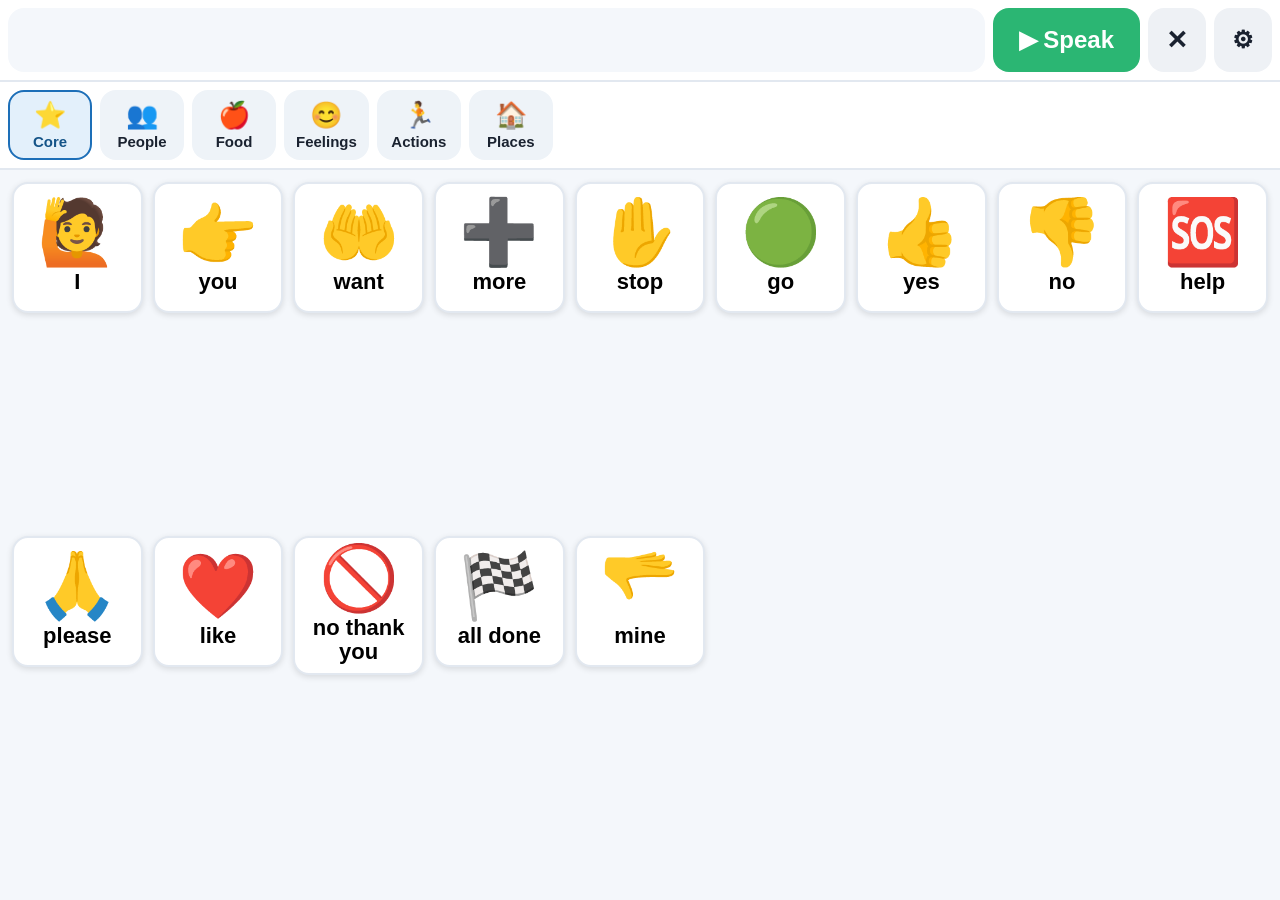
==== app/index.html @ a2faf85e "Add landing page; move app to /app/ New warm, accessible marketing landing page at the site root: he" ====
<!DOCTYPE html>
<html lang="en">
<head>
  <meta charset="UTF-8" />
  <meta name="viewport" content="width=device-width, initial-scale=1, viewport-fit=cover" />
  <meta name="theme-color" content="#1d6fb8" />
  <title>PicTalk</title>
  <link rel="manifest" href="./manifest.webmanifest" />
  <link rel="icon" href="./icons/icon.svg" type="image/svg+xml" />
  <link rel="apple-touch-icon" href="./icons/icon-192.png" />
  <link rel="stylesheet" href="./styles.css" />
</head>
<body>
  <header class="topbar">
    <div id="sentence" class="sentence" aria-live="polite" aria-label="Sentence"></div>
    <div class="controls">
      <button id="speak-btn" class="btn speak" aria-label="Speak sentence">▶ Speak</button>
      <button id="clear-btn" class="btn clear" aria-label="Clear sentence">✕</button>
      <button id="gear-btn" class="btn gear" aria-label="Parent settings">⚙</button>
    </div>
  </header>

  <nav id="categories" class="categories" aria-label="Categories"></nav>

  <main id="grid" class="grid" aria-label="Words"></main>

  <section id="keyboard" class="keyboard" aria-label="Keyboard" hidden></section>

  <p id="no-speech" class="no-speech" hidden>
    This device's browser can't speak out loud. The tiles still work, but you may
    need a different browser (Chrome, Safari, or Edge) for the voice.
  </p>

  <!-- Parent mode -->
  <dialog id="parent-panel" class="parent-panel">
    <div class="parent-head">
      <h2>Parent settings</h2>
      <button id="parent-close" class="btn small" aria-label="Close">Done</button>
    </div>

    <section class="parent-section">
      <h3>Mode</h3>
      <p class="muted">Choose how this device talks. Picture board for a child who
        taps pictures; Keyboard for someone who can read and type.</p>
      <div class="mode-switch">
        <label class="mode-opt">
          <input type="radio" name="mode" value="pictures" /> 🖼️ Picture board
        </label>
        <label class="mode-opt">
          <input type="radio" name="mode" value="keyboard" /> ⌨️ Keyboard
        </label>
      </div>
    </section>

    <section class="parent-section">
      <h3>Switch scanning</h3>
      <p class="muted">For someone who can't touch the screen accurately. The device
        highlights items one at a time; press a switch — the spacebar, Enter, or a tap
        anywhere — to select. Works with plug-in assistive switches too.</p>
      <label class="check-row">
        <input id="scan-enable" type="checkbox" /> Turn on switch scanning
      </label>
      <label>Scan speed
        <select id="scan-speed">
          <option value="700">Fast (0.7s)</option>
          <option value="1000">Quick (1s)</option>
          <option value="1500" selected>Medium (1.5s)</option>
          <option value="2000">Slow (2s)</option>
          <option value="3000">Very slow (3s)</option>
        </select>
      </label>
      <label class="check-row">
        <input id="scan-audio" type="checkbox" checked /> Speak each item as it highlights
      </label>
    </section>

    <section id="phrases-section" class="parent-section" hidden>
      <h3>Quick phrases</h3>
      <p class="muted">One-tap sentences for the keyboard. Tapping one speaks it
        instantly — great for urgent or common things.</p>
      <form id="phrase-form" class="add-form">
        <label>New quick phrase
          <input id="phrase-text" type="text" placeholder="I need my medicine" maxlength="120" />
        </label>
        <button type="submit" class="btn primary">Add phrase</button>
      </form>
      <div id="phrase-list" class="personal-list"></div>
    </section>

    <section class="parent-section">
      <h3>Add a personal tile</h3>
      <p class="muted">Add the people and things in your child's life — a real photo
        of Mom, your dog, a favorite toy.</p>
      <form id="add-form" class="add-form">
        <label>Word it says
          <input id="p-label" type="text" placeholder="Mama" maxlength="30" required />
        </label>
        <label>Category
          <select id="p-category"></select>
        </label>
        <label>Speak differently? (optional)
          <input id="p-say" type="text" placeholder="leave blank to say the word above" maxlength="60" />
        </label>
        <label>Photo (optional)
          <input id="p-photo" type="file" accept="image/*" capture="environment" />
        </label>
        <button type="submit" class="btn primary">Add tile</button>
      </form>
    </section>

    <section class="parent-section">
      <h3>Your personal tiles</h3>
      <div id="personal-list" class="personal-list"></div>
    </section>

    <section class="parent-section">
      <h3>Voice</h3>
      <label>Speaking voice
        <select id="voice-select"></select>
      </label>
    </section>

    <p class="privacy">🔒 Everything you add — photos, names, words — stays on this
      device only. Nothing is ever uploaded.</p>
  </dialog>

  <script type="module" src="./js/app.js"></script>
</body>
</html>
---- app/styles.css ----
/* PicTalk styles — large touch targets, high contrast, calm colors.
   Designed for a child's finger on a cheap tablet: big tiles, clear labels,
   nothing tiny or fiddly on the Talk screen. */

:root {
  --bg: #f4f7fb;
  --tile-bg: #ffffff;
  --ink: #1a2230;
  --brand: #1d6fb8;
  --brand-dark: #155488;
  --accent: #2bb673;
  --danger: #d2462f;
  --shadow: 0 2px 6px rgba(0, 0, 0, 0.12);
  --radius: 16px;
}

* { box-sizing: border-box; }

/* The hidden attribute must win over our explicit display rules below
   (display:grid/flex would otherwise override [hidden]'s display:none). */
[hidden] { display: none !important; }

html, body {
  margin: 0;
  height: 100%;
  background: var(--bg);
  color: var(--ink);
  font-family: system-ui, -apple-system, "Segoe UI", Roboto, sans-serif;
  -webkit-tap-highlight-color: transparent;
}

body {
  display: flex;
  flex-direction: column;
  height: 100dvh;
  overflow: hidden;
}

/* ---- Top bar: sentence + controls ---- */
.topbar {
  display: flex;
  align-items: stretch;
  gap: 8px;
  padding: 8px;
  background: #fff;
  border-bottom: 2px solid #e2e8f0;
  padding-top: max(8px, env(safe-area-inset-top));
}

.sentence {
  flex: 1;
  min-height: 64px;
  display: flex;
  align-items: center;
  flex-wrap: wrap;
  gap: 8px;
  padding: 8px 12px;
  background: var(--bg);
  border-radius: var(--radius);
  font-size: 28px;
  overflow-x: auto;
}

.token {
  background: var(--brand);
  color: #fff;
  padding: 4px 14px;
  border-radius: 999px;
  white-space: nowrap;
}

.controls { display: flex; gap: 8px; }

.btn {
  border: none;
  border-radius: var(--radius);
  background: #e8eef5;
  color: var(--ink);
  font-size: 20px;
  font-weight: 600;
  padding: 0 18px;
  cursor: pointer;
  transition: transform 0.05s ease, background 0.15s ease;
}
.btn:active { transform: scale(0.96); }

.btn.speak { background: var(--accent); color: #fff; font-size: 24px; padding: 0 26px; }
.btn.clear { background: #eef1f5; font-size: 26px; }
.btn.gear  { background: #eef1f5; font-size: 24px; }
.btn.primary { background: var(--brand); color: #fff; }
.btn.danger  { background: var(--danger); color: #fff; }
.btn.small   { font-size: 16px; padding: 8px 14px; }

/* ---- Category bar ---- */
.categories {
  display: flex;
  gap: 8px;
  padding: 8px;
  overflow-x: auto;
  background: #fff;
  border-bottom: 2px solid #e2e8f0;
}

.cat {
  flex: 0 0 auto;
  display: flex;
  flex-direction: column;
  align-items: center;
  gap: 2px;
  min-width: 84px;
  padding: 8px 10px;
  border: 2px solid transparent;
  border-radius: var(--radius);
  background: #eef3f8;
  color: var(--ink);
  font-size: 15px;
  font-weight: 600;
  cursor: pointer;
}
.cat .cat-emoji { font-size: 26px; }
.cat.active {
  background: #e3f0fb;
  border-color: var(--brand);
  color: var(--brand-dark);
}

/* ---- Tile grid ---- */
.grid {
  flex: 1;
  overflow-y: auto;
  display: grid;
  grid-template-columns: repeat(auto-fill, minmax(120px, 1fr));
  gap: 10px;
  padding: 12px;
  padding-bottom: max(12px, env(safe-area-inset-bottom));
}

.tile {
  display: flex;
  flex-direction: column;
  align-items: center;
  justify-content: center;
  gap: 6px;
  aspect-ratio: 1 / 1;
  background: var(--tile-bg);
  border: 2px solid #e2e8f0;
  border-radius: var(--radius);
  box-shadow: var(--shadow);
  cursor: pointer;
  padding: 8px;
  transition: transform 0.05s ease, border-color 0.15s ease;
}
.tile:active { transform: scale(0.95); border-color: var(--brand); }

.tile-emoji { font-size: clamp(40px, 9vw, 64px); line-height: 1; }
.tile-photo {
  width: 70%;
  aspect-ratio: 1 / 1;
  object-fit: cover;
  border-radius: 12px;
}
.tile-label {
  font-size: clamp(16px, 3.5vw, 22px);
  font-weight: 700;
  text-align: center;
  line-height: 1.1;
}

.no-speech {
  margin: 0;
  padding: 10px 16px;
  background: #fff4d6;
  color: #6b5300;
  font-size: 15px;
  text-align: center;
}

/* ---- Parent panel (dialog) ---- */
.parent-panel {
  width: min(560px, 94vw);
  max-height: 90dvh;
  border: none;
  border-radius: 20px;
  padding: 0;
  box-shadow: 0 12px 40px rgba(0, 0, 0, 0.3);
  overflow: auto;
}
.parent-panel::backdrop { background: rgba(10, 20, 35, 0.45); }

.parent-head {
  position: sticky;
  top: 0;
  display: flex;
  align-items: center;
  justify-content: space-between;
  padding: 16px 20px;
  background: var(--brand);
  color: #fff;
}
.parent-head h2 { margin: 0; font-size: 22px; }

.parent-section { padding: 16px 20px; border-bottom: 1px solid #eef1f5; }
.parent-section h3 { margin: 0 0 6px; font-size: 18px; }

.muted { color: #5b6675; font-size: 14px; margin: 0 0 10px; }

.add-form { display: flex; flex-direction: column; gap: 12px; }
.add-form label {
  display: flex;
  flex-direction: column;
  gap: 4px;
  font-size: 14px;
  font-weight: 600;
  color: #44505f;
}
.add-form input, .add-form select, #voice-select {
  font-size: 17px;
  padding: 10px;
  border: 2px solid #d4dce6;
  border-radius: 12px;
  background: #fff;
}

.personal-list { display: flex; flex-direction: column; gap: 8px; }
.personal-row {
  display: flex;
  align-items: center;
  gap: 12px;
  padding: 8px;
  background: #f6f9fc;
  border-radius: 12px;
}
.thumb {
  width: 48px; height: 48px;
  object-fit: cover;
  border-radius: 10px;
  background: #e8eef5;
  display: flex; align-items: center; justify-content: center;
  font-size: 24px;
}
.personal-meta { flex: 1; font-weight: 600; }

.privacy {
  margin: 0;
  padding: 16px 20px;
  font-size: 14px;
  color: #2f6b4a;
  background: #eafaf1;
}

#voice-select { width: 100%; }

/* ---- Mode switch (settings) ---- */
.mode-switch { display: flex; gap: 10px; flex-wrap: wrap; }
.mode-opt {
  flex: 1;
  display: flex;
  align-items: center;
  gap: 8px;
  padding: 12px 14px;
  border: 2px solid #d4dce6;
  border-radius: 12px;
  font-size: 16px;
  font-weight: 600;
  cursor: pointer;
}
.mode-opt:has(input:checked) { border-color: var(--brand); background: #e3f0fb; }

/* ---- Keyboard board ---- */
.keyboard {
  flex: 1;
  display: flex;
  flex-direction: column;
  gap: 8px;
  padding: 10px;
  padding-bottom: max(10px, env(safe-area-inset-bottom));
  overflow-y: auto;
}

.pred-row {
  display: flex;
  gap: 8px;
  min-height: 52px;
}
.pred {
  flex: 1;
  border: none;
  border-radius: 12px;
  background: #e3f0fb;
  color: var(--brand-dark);
  font-size: 20px;
  font-weight: 700;
  padding: 10px 6px;
  cursor: pointer;
  overflow: hidden;
  text-overflow: ellipsis;
  white-space: nowrap;
}
.pred:active { transform: scale(0.97); }

.keys { display: flex; flex-direction: column; gap: 8px; }
.key-row { display: flex; gap: 6px; justify-content: center; }

.key {
  flex: 1;
  min-width: 0;
  max-width: 64px;
  height: 58px;
  border: none;
  border-radius: 10px;
  background: #fff;
  box-shadow: var(--shadow);
  font-size: 22px;
  font-weight: 600;
  cursor: pointer;
}
.key:active { transform: scale(0.95); background: #eef3f8; }
.key-fn { background: #d9e2ec; max-width: 84px; font-size: 19px; }
.key-space { max-width: none; flex: 5; background: #fff; }
.key-active { background: var(--brand); color: #fff; }

.quick-row {
  display: flex;
  gap: 8px;
  overflow-x: auto;
  padding-top: 4px;
}
.quick {
  flex: 0 0 auto;
  display: flex;
  align-items: center;
  gap: 8px;
  border: 2px solid #f0c9c0;
  background: #fff4f1;
  border-radius: 999px;
  padding: 10px 16px;
  font-size: 17px;
  font-weight: 600;
  color: #8a2a16;
  cursor: pointer;
  white-space: nowrap;
}
.quick:active { transform: scale(0.97); }
.quick-emoji { font-size: 20px; }

/* ---- Switch scanning highlights ---- */
/* A whole row being scanned (row phase). */
.scan-hl-row {
  outline: 4px solid #ffb066 !important;
  outline-offset: 2px;
  border-radius: 12px;
}
/* The single item being scanned (column phase) — stronger, with a glow. */
.scan-hl {
  outline: 5px solid #ff7a00 !important;
  outline-offset: 2px;
  box-shadow: 0 0 0 5px rgba(255, 122, 0, 0.35) !important;
  border-radius: 12px;
  position: relative;
  z-index: 2;
}

.check-row {
  display: flex;
  flex-direction: row;
  align-items: center;
  gap: 10px;
  font-size: 16px;
  font-weight: 600;
  color: #44505f;
  margin-bottom: 10px;
}
.check-row input { width: 22px; height: 22px; }
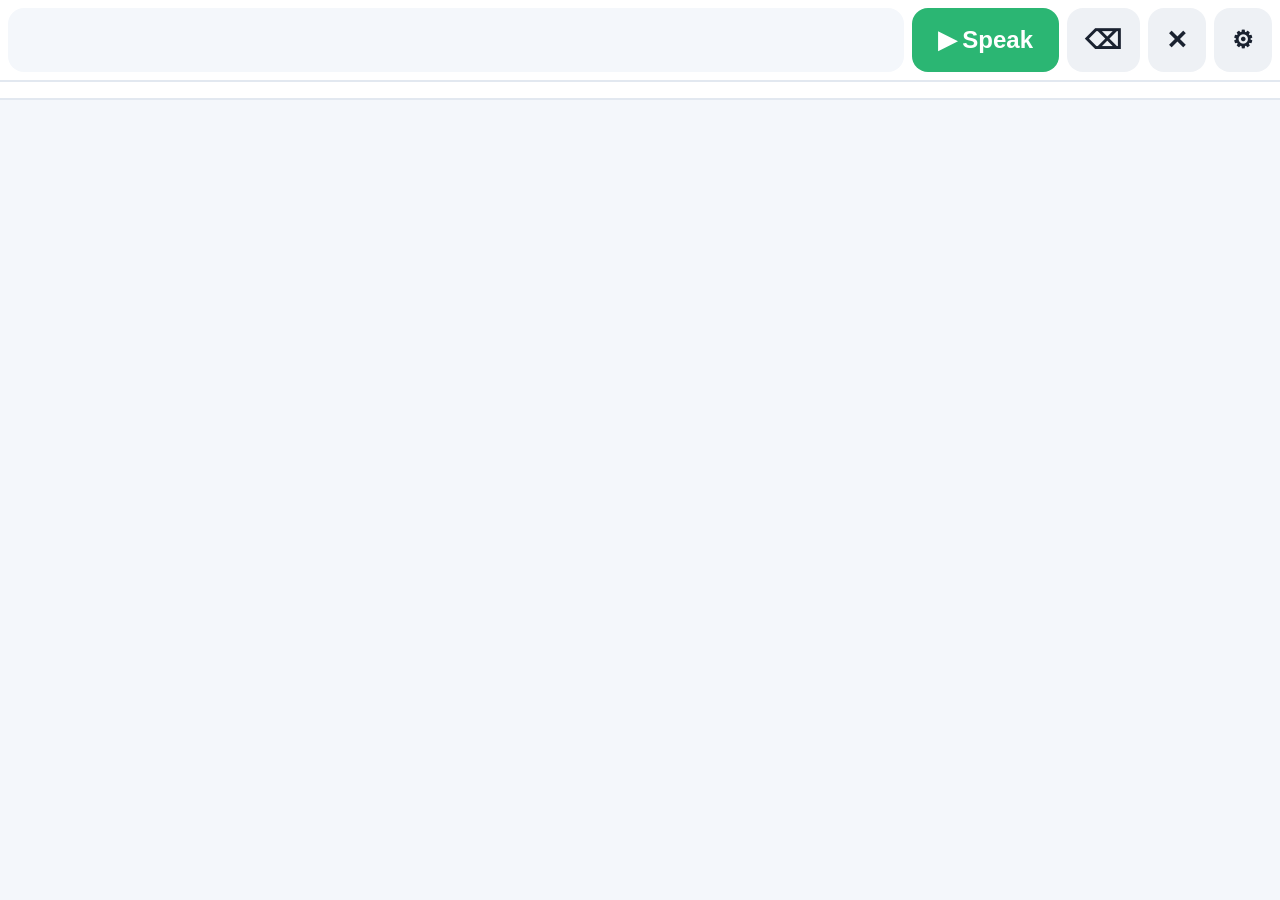
==== commit 03f8de1c: "World-class accessibility overhaul: Fitzgerald colors, themes, guarded clear, scan filters - Modifie" ====
--- a/app/index.html
+++ b/app/index.html
@@ -15,10 +15,24 @@
     <div id="sentence" class="sentence" aria-live="polite" aria-label="Sentence"></div>
     <div class="controls">
       <button id="speak-btn" class="btn speak" aria-label="Speak sentence">▶ Speak</button>
-      <button id="clear-btn" class="btn clear" aria-label="Clear sentence">✕</button>
+      <button id="undo-btn" class="btn undo" aria-label="Remove last word">⌫</button>
+      <button id="clear-btn" class="btn clear" aria-label="Clear sentence (hold)">✕</button>
       <button id="gear-btn" class="btn gear" aria-label="Parent settings">⚙</button>
     </div>
   </header>
+
+  <div id="toast" class="toast" role="status"></div>
+
+  <div id="firstrun-hint" class="hint" hidden>
+    <span>👋 Tap a picture to talk, then press <b>▶ Speak</b>. Tap <b>⚙</b> anytime for help.</span>
+    <button id="hint-dismiss" class="btn small">Got it</button>
+  </div>
+
+  <div id="ios-hint" class="hint" hidden>
+    <span>📲 Install PicTalk: tap <b>Share</b> <span aria-hidden="true">⬆️</span>, then
+      <b>Add to Home Screen</b> — it works offline like a real app.</span>
+    <button id="ios-hint-dismiss" class="btn small">Got it</button>
+  </div>
 
   <nav id="categories" class="categories" aria-label="Categories"></nav>
 
@@ -39,6 +53,42 @@
     </div>
 
     <section class="parent-section">
+      <h3>Help</h3>
+      <a class="help-link" href="../guide.html" target="_blank" rel="noopener">
+        📖 How to use PicTalk ↗
+      </a>
+    </section>
+
+    <section id="freeplus-section" class="parent-section" hidden>
+      <h3>Free+ — back up &amp; sync <span class="fp-free">free</span></h3>
+      <p class="muted">Optional. Create a free account to back up this board and sync it to
+        your other devices. The app works fully offline without it — nothing is uploaded
+        unless you sign in, and you can delete everything anytime.</p>
+
+      <div id="fp-signedout">
+        <form id="fp-login-form" class="add-form">
+          <label>Your email
+            <input id="fp-email" type="email" placeholder="you@example.com" autocomplete="email" required />
+          </label>
+          <button type="submit" class="btn primary">Email me a sign-in link</button>
+        </form>
+        <p id="fp-login-msg" class="muted" hidden></p>
+      </div>
+
+      <div id="fp-signedin" hidden>
+        <p id="fp-status" class="muted"></p>
+        <div class="fp-actions">
+          <button id="fp-sync" class="btn primary">Sync now</button>
+          <button id="fp-export" class="btn small">Export my data</button>
+          <button id="fp-signout" class="btn small">Sign out</button>
+          <button id="fp-delete" class="btn danger small">Delete my account &amp; data</button>
+        </div>
+      </div>
+      <p class="privacy">🔒 Your photos, names, and words are yours — exported or deleted
+        on request, anytime.</p>
+    </section>
+
+    <section class="parent-section">
       <h3>Mode</h3>
       <p class="muted">Choose how this device talks. Picture board for a child who
         taps pictures; Keyboard for someone who can read and type.</p>
@@ -50,6 +100,39 @@
           <input type="radio" name="mode" value="keyboard" /> ⌨️ Keyboard
         </label>
       </div>
+    </section>
+
+    <section class="parent-section">
+      <h3>Look &amp; feel</h3>
+      <label>Theme
+        <select id="theme-select">
+          <option value="auto">Auto (match device)</option>
+          <option value="light" selected>Light</option>
+          <option value="dark">Dark</option>
+          <option value="contrast">High contrast (for low vision)</option>
+        </select>
+      </label>
+      <label>Tile size
+        <select id="tilesize-select">
+          <option value="small">Smaller (more tiles on screen)</option>
+          <option value="medium" selected>Medium</option>
+          <option value="large">Larger (easier to hit)</option>
+        </select>
+      </label>
+      <label class="check-row">
+        <input id="color-coding" type="checkbox" checked /> Color-code words by type
+        (people, actions, feelings…)
+      </label>
+    </section>
+
+    <section class="parent-section">
+      <h3>Talking</h3>
+      <label class="check-row">
+        <input id="speak-on-tap" type="checkbox" checked /> Speak each word when tapped
+      </label>
+      <label class="check-row">
+        <input id="auto-clear" type="checkbox" /> Clear the sentence after ▶ Speak
+      </label>
     </section>
 
     <section class="parent-section">
@@ -72,6 +155,22 @@
       <label class="check-row">
         <input id="scan-audio" type="checkbox" checked /> Speak each item as it highlights
       </label>
+      <label>Hold the switch to select (filters accidental taps)
+        <select id="scan-hold">
+          <option value="0" selected>Off — any press selects</option>
+          <option value="200">Short hold (0.2s)</option>
+          <option value="400">Medium hold (0.4s)</option>
+          <option value="800">Long hold (0.8s)</option>
+        </select>
+      </label>
+      <label>Ignore repeat presses after selecting
+        <select id="scan-debounce">
+          <option value="0" selected>Off</option>
+          <option value="500">0.5 seconds</option>
+          <option value="1000">1 second</option>
+          <option value="2000">2 seconds</option>
+        </select>
+      </label>
     </section>
 
     <section id="phrases-section" class="parent-section" hidden>
@@ -118,12 +217,36 @@
       <label>Speaking voice
         <select id="voice-select"></select>
       </label>
+      <div class="voice-row">
+        <label>Speaking speed
+          <input id="rate-slider" type="range" min="0.6" max="1.4" step="0.05" value="0.95" />
+        </label>
+        <button id="voice-test" type="button" class="btn small">🔊 Test</button>
+      </div>
     </section>
 
     <p class="privacy">🔒 Everything you add — photos, names, words — stays on this
       device only. Nothing is ever uploaded.</p>
   </dialog>
 
+  <!-- First-visit welcome / optional Free+ sign-up -->
+  <dialog id="welcome" class="welcome">
+    <div class="welcome-inner">
+      <img src="./icons/icon.svg" alt="" class="welcome-logo" />
+      <h2>Welcome to PicTalk</h2>
+      <p class="welcome-lead">It's free and works offline — <b>no account needed.</b></p>
+      <p class="welcome-sub">Want us to <b>back up your board</b> and sync it to your other
+        devices? Create a free account (Free+). You can always do this later in settings.</p>
+      <form id="welcome-form">
+        <input id="welcome-email" type="email" placeholder="you@example.com" autocomplete="email" required />
+        <button type="submit" class="btn primary welcome-cta">Create my free account</button>
+      </form>
+      <p id="welcome-msg" class="muted" hidden></p>
+      <button id="welcome-skip" class="welcome-skip">Use without an account →</button>
+      <p class="welcome-fine">🔒 Free forever. Nothing is uploaded unless you sign in.</p>
+    </div>
+  </dialog>
+
   <script type="module" src="./js/app.js"></script>
 </body>
 </html>
--- a/app/styles.css
+++ b/app/styles.css
@@ -1,17 +1,102 @@
 /* PicTalk styles — large touch targets, high contrast, calm colors.
    Designed for a child's finger on a cheap tablet: big tiles, clear labels,
-   nothing tiny or fiddly on the Talk screen. */
+   nothing tiny or fiddly on the Talk screen.
+
+   Themes: light (default), dark, and high-contrast — switched by setting
+   data-theme on <html>. Every color used by the app lives in a variable here
+   so a theme is just an override block. */
 
 :root {
   --bg: #f4f7fb;
-  --tile-bg: #ffffff;
+  --surface: #ffffff;
+  --surface-2: #eef1f5;
+  --surface-3: #e8eef5;
+  --border: #e2e8f0;
+  --border-strong: #d4dce6;
   --ink: #1a2230;
+  --muted: #5b6675;
+  --label: #44505f;
   --brand: #1d6fb8;
   --brand-dark: #155488;
+  --brand-soft: #e3f0fb;
+  --brand-soft-border: #cfe2f5;
   --accent: #2bb673;
   --danger: #d2462f;
+  --focus: #0b57a4;
   --shadow: 0 2px 6px rgba(0, 0, 0, 0.12);
   --radius: 16px;
+  /* Scan highlight — ≥3:1 contrast against --bg (WCAG 2.4.13). */
+  --scan-row: #d97706;
+  --scan-item: #c2410c;
+  --scan-glow: rgba(194, 65, 12, 0.35);
+  /* Modified Fitzgerald Key — soft tile tints + solid edge colors. */
+  --fitz-yellow-bg: #fff7d6;  --fitz-yellow: #d9a400;
+  --fitz-green-bg:  #e6f7e9;  --fitz-green:  #2e9e4f;
+  --fitz-blue-bg:   #e3f0fb;  --fitz-blue:   #1d6fb8;
+  --fitz-orange-bg: #fff0e0;  --fitz-orange: #e07b16;
+  --fitz-purple-bg: #f3e8fb;  --fitz-purple: #8b46c8;
+  --fitz-pink-bg:   #fde8f0;  --fitz-pink:   #d23f77;
+  --fitz-red-bg:    #fdeae6;  --fitz-red:    #d2462f;
+}
+
+:root[data-theme="dark"] {
+  --bg: #121821;
+  --surface: #1d2633;
+  --surface-2: #28323f;
+  --surface-3: #2e3947;
+  --border: #36414f;
+  --border-strong: #46535f;
+  --ink: #eef2f7;
+  --muted: #a6b1bf;
+  --label: #c2ccd8;
+  --brand: #5aa2e0;
+  --brand-dark: #8cc1ee;
+  --brand-soft: #1f3a55;
+  --brand-soft-border: #2c5076;
+  --accent: #2bb673;
+  --danger: #e0644e;
+  --focus: #7cc0ff;
+  --shadow: 0 2px 6px rgba(0, 0, 0, 0.45);
+  --scan-row: #fbbf24;
+  --scan-item: #fb923c;
+  --scan-glow: rgba(251, 146, 60, 0.4);
+  --fitz-yellow-bg: #3a3320;  --fitz-yellow: #e8c14a;
+  --fitz-green-bg:  #20362a;  --fitz-green:  #57c779;
+  --fitz-blue-bg:   #1f3a55;  --fitz-blue:   #6fb1e8;
+  --fitz-orange-bg: #3c2e1e;  --fitz-orange: #f0a050;
+  --fitz-purple-bg: #322640;  --fitz-purple: #bb8ae0;
+  --fitz-pink-bg:   #3c2430;  --fitz-pink:   #ea84ab;
+  --fitz-red-bg:    #3c2521;  --fitz-red:    #f08a76;
+}
+
+:root[data-theme="contrast"] {
+  --bg: #000000;
+  --surface: #000000;
+  --surface-2: #1a1a1a;
+  --surface-3: #1a1a1a;
+  --border: #ffffff;
+  --border-strong: #ffffff;
+  --ink: #ffffff;
+  --muted: #e6e6e6;
+  --label: #ffffff;
+  --brand: #4db2ff;
+  --brand-dark: #8ed0ff;
+  --brand-soft: #00264d;
+  --brand-soft-border: #4db2ff;
+  --accent: #00d473;
+  --danger: #ff6a4d;
+  --focus: #ffd500;
+  --shadow: none;
+  --scan-row: #ffd500;
+  --scan-item: #ffd500;
+  --scan-glow: rgba(255, 213, 0, 0.45);
+  --fitz-yellow-bg: #000;  --fitz-yellow: #ffd500;
+  --fitz-green-bg:  #000;  --fitz-green:  #00e676;
+  --fitz-blue-bg:   #000;  --fitz-blue:   #4db2ff;
+  --fitz-orange-bg: #000;  --fitz-orange: #ffab40;
+  --fitz-purple-bg: #000;  --fitz-purple: #d09aff;
+  --fitz-pink-bg:   #000;  --fitz-pink:   #ff80ab;
+  --fitz-red-bg:    #000;  --fitz-red:    #ff6a4d;
 }
 
 * { box-sizing: border-box; }
@@ -36,14 +121,31 @@
   overflow: hidden;
 }
 
+/* Keyboard / switch users must always see where they are. */
+:focus-visible {
+  outline: 3px solid var(--focus);
+  outline-offset: 2px;
+  border-radius: 12px;
+}
+
+@media (prefers-reduced-motion: reduce) {
+  *, *::before, *::after {
+    transition: none !important;
+    animation: none !important;
+  }
+  .btn:active, .tile:active, .key:active, .pred:active, .quick:active, .token:active {
+    transform: none !important;
+  }
+}
+
 /* ---- Top bar: sentence + controls ---- */
 .topbar {
   display: flex;
   align-items: stretch;
   gap: 8px;
   padding: 8px;
-  background: #fff;
-  border-bottom: 2px solid #e2e8f0;
+  background: var(--surface);
+  border-bottom: 2px solid var(--border);
   padding-top: max(8px, env(safe-area-inset-top));
 }
 
@@ -61,20 +163,29 @@
   overflow-x: auto;
 }
 
+/* Sentence words are tappable chips — tap one to hear just that word. */
 .token {
   background: var(--brand);
   color: #fff;
+  border: none;
+  font: inherit;
+  font-size: 24px;
+  font-weight: 600;
   padding: 4px 14px;
   border-radius: 999px;
   white-space: nowrap;
-}
+  cursor: pointer;
+  transition: transform 0.05s ease;
+}
+.token:active { transform: scale(0.94); }
+:root[data-theme="contrast"] .token { background: var(--brand-soft); color: #fff; border: 2px solid var(--brand); }
 
 .controls { display: flex; gap: 8px; }
 
 .btn {
   border: none;
   border-radius: var(--radius);
-  background: #e8eef5;
+  background: var(--surface-3);
   color: var(--ink);
   font-size: 20px;
   font-weight: 600;
@@ -83,13 +194,51 @@
   transition: transform 0.05s ease, background 0.15s ease;
 }
 .btn:active { transform: scale(0.96); }
+:root[data-theme="contrast"] .btn { border: 2px solid var(--border); }
 
 .btn.speak { background: var(--accent); color: #fff; font-size: 24px; padding: 0 26px; }
-.btn.clear { background: #eef1f5; font-size: 26px; }
-.btn.gear  { background: #eef1f5; font-size: 24px; }
+.btn.undo  { background: var(--surface-2); font-size: 26px; }
+.btn.clear { background: var(--surface-2); font-size: 26px; position: relative; overflow: hidden; }
+.btn.gear  { background: var(--surface-2); font-size: 24px; }
 .btn.primary { background: var(--brand); color: #fff; }
 .btn.danger  { background: var(--danger); color: #fff; }
 .btn.small   { font-size: 16px; padding: 8px 14px; }
+:root[data-theme="contrast"] .btn.speak { color: #000; }
+
+/* Hold-to-clear: a fill sweeps across while the button is held. */
+.btn.clear::after {
+  content: "";
+  position: absolute;
+  inset: 0;
+  background: var(--danger);
+  opacity: 0.5;
+  transform: scaleX(0);
+  transform-origin: left;
+}
+.btn.clear.holding::after {
+  transform: scaleX(1);
+  transition: transform 0.6s linear;
+}
+
+/* ---- Transient "hold to clear" hint ---- */
+.toast {
+  position: fixed;
+  left: 50%;
+  top: 84px;
+  transform: translateX(-50%);
+  background: var(--ink);
+  color: var(--bg);
+  font-size: 16px;
+  font-weight: 600;
+  padding: 10px 18px;
+  border-radius: 999px;
+  box-shadow: var(--shadow);
+  z-index: 50;
+  pointer-events: none;
+  opacity: 0;
+  transition: opacity 0.2s ease;
+}
+.toast.show { opacity: 1; }
 
 /* ---- Category bar ---- */
 .categories {
@@ -97,8 +246,8 @@
   gap: 8px;
   padding: 8px;
   overflow-x: auto;
-  background: #fff;
-  border-bottom: 2px solid #e2e8f0;
+  background: var(--surface);
+  border-bottom: 2px solid var(--border);
 }
 
 .cat {
@@ -111,7 +260,7 @@
   padding: 8px 10px;
   border: 2px solid transparent;
   border-radius: var(--radius);
-  background: #eef3f8;
+  background: var(--surface-2);
   color: var(--ink);
   font-size: 15px;
   font-weight: 600;
@@ -119,7 +268,7 @@
 }
 .cat .cat-emoji { font-size: 26px; }
 .cat.active {
-  background: #e3f0fb;
+  background: var(--brand-soft);
   border-color: var(--brand);
   color: var(--brand-dark);
 }
@@ -134,6 +283,8 @@
   padding: 12px;
   padding-bottom: max(12px, env(safe-area-inset-bottom));
 }
+body[data-tilesize="small"] .grid { grid-template-columns: repeat(auto-fill, minmax(96px, 1fr)); }
+body[data-tilesize="large"] .grid { grid-template-columns: repeat(auto-fill, minmax(150px, 1fr)); }
 
 .tile {
   display: flex;
@@ -142,15 +293,29 @@
   justify-content: center;
   gap: 6px;
   aspect-ratio: 1 / 1;
-  background: var(--tile-bg);
-  border: 2px solid #e2e8f0;
+  background: var(--surface);
+  border: 2px solid var(--border);
+  border-bottom-width: 5px;
   border-radius: var(--radius);
   box-shadow: var(--shadow);
+  color: var(--ink);
   cursor: pointer;
   padding: 8px;
   transition: transform 0.05s ease, border-color 0.15s ease;
 }
 .tile:active { transform: scale(0.95); border-color: var(--brand); }
+
+/* Modified Fitzgerald Key color coding (toggleable in settings).
+   Soft background tint + solid bottom edge; label color stays --ink so
+   text contrast never drops below AA. */
+.tile.fitz-yellow { background: var(--fitz-yellow-bg); border-bottom-color: var(--fitz-yellow); }
+.tile.fitz-green  { background: var(--fitz-green-bg);  border-bottom-color: var(--fitz-green); }
+.tile.fitz-blue   { background: var(--fitz-blue-bg);   border-bottom-color: var(--fitz-blue); }
+.tile.fitz-orange { background: var(--fitz-orange-bg); border-bottom-color: var(--fitz-orange); }
+.tile.fitz-purple { background: var(--fitz-purple-bg); border-bottom-color: var(--fitz-purple); }
+.tile.fitz-pink   { background: var(--fitz-pink-bg);   border-bottom-color: var(--fitz-pink); }
+.tile.fitz-red    { background: var(--fitz-red-bg);    border-bottom-color: var(--fitz-red); }
+:root[data-theme="contrast"] .tile[class*="fitz-"] { border-width: 2px 2px 6px; }
 
 .tile-emoji { font-size: clamp(40px, 9vw, 64px); line-height: 1; }
 .tile-photo {
@@ -184,8 +349,11 @@
   padding: 0;
   box-shadow: 0 12px 40px rgba(0, 0, 0, 0.3);
   overflow: auto;
+  background: var(--surface);
+  color: var(--ink);
 }
 .parent-panel::backdrop { background: rgba(10, 20, 35, 0.45); }
+:root[data-theme="contrast"] .parent-panel { border: 3px solid var(--border); }
 
 .parent-head {
   position: sticky;
@@ -196,30 +364,34 @@
   padding: 16px 20px;
   background: var(--brand);
   color: #fff;
+  z-index: 1;
 }
 .parent-head h2 { margin: 0; font-size: 22px; }
-
-.parent-section { padding: 16px 20px; border-bottom: 1px solid #eef1f5; }
+:root[data-theme="contrast"] .parent-head { color: #000; }
+
+.parent-section { padding: 16px 20px; border-bottom: 1px solid var(--surface-2); }
 .parent-section h3 { margin: 0 0 6px; font-size: 18px; }
 
-.muted { color: #5b6675; font-size: 14px; margin: 0 0 10px; }
+.muted { color: var(--muted); font-size: 14px; margin: 0 0 10px; }
 
 .add-form { display: flex; flex-direction: column; gap: 12px; }
-.add-form label {
+.add-form label, .field-label {
   display: flex;
   flex-direction: column;
   gap: 4px;
   font-size: 14px;
   font-weight: 600;
-  color: #44505f;
-}
-.add-form input, .add-form select, #voice-select {
+  color: var(--label);
+}
+.add-form input, .add-form select, .parent-section select, .parent-section input[type="range"] {
   font-size: 17px;
   padding: 10px;
-  border: 2px solid #d4dce6;
-  border-radius: 12px;
-  background: #fff;
-}
+  border: 2px solid var(--border-strong);
+  border-radius: 12px;
+  background: var(--surface);
+  color: var(--ink);
+}
+.parent-section input[type="range"] { padding: 0; height: 36px; }
 
 .personal-list { display: flex; flex-direction: column; gap: 8px; }
 .personal-row {
@@ -227,14 +399,14 @@
   align-items: center;
   gap: 12px;
   padding: 8px;
-  background: #f6f9fc;
+  background: var(--surface-2);
   border-radius: 12px;
 }
 .thumb {
   width: 48px; height: 48px;
   object-fit: cover;
   border-radius: 10px;
-  background: #e8eef5;
+  background: var(--surface-3);
   display: flex; align-items: center; justify-content: center;
   font-size: 24px;
 }
@@ -247,8 +419,14 @@
   color: #2f6b4a;
   background: #eafaf1;
 }
+:root[data-theme="dark"] .privacy, :root[data-theme="contrast"] .privacy {
+  color: #7fe0ad; background: #11271b;
+}
 
 #voice-select { width: 100%; }
+
+.voice-row { display: flex; gap: 8px; align-items: center; margin-top: 10px; }
+.voice-row label { flex: 1; }
 
 /* ---- Mode switch (settings) ---- */
 .mode-switch { display: flex; gap: 10px; flex-wrap: wrap; }
@@ -258,13 +436,13 @@
   align-items: center;
   gap: 8px;
   padding: 12px 14px;
-  border: 2px solid #d4dce6;
+  border: 2px solid var(--border-strong);
   border-radius: 12px;
   font-size: 16px;
   font-weight: 600;
   cursor: pointer;
 }
-.mode-opt:has(input:checked) { border-color: var(--brand); background: #e3f0fb; }
+.mode-opt:has(input:checked) { border-color: var(--brand); background: var(--brand-soft); }
 
 /* ---- Keyboard board ---- */
 .keyboard {
@@ -286,7 +464,7 @@
   flex: 1;
   border: none;
   border-radius: 12px;
-  background: #e3f0fb;
+  background: var(--brand-soft);
   color: var(--brand-dark);
   font-size: 20px;
   font-weight: 700;
@@ -297,6 +475,7 @@
   white-space: nowrap;
 }
 .pred:active { transform: scale(0.97); }
+:root[data-theme="contrast"] .pred { border: 2px solid var(--brand); }
 
 .keys { display: flex; flex-direction: column; gap: 8px; }
 .key-row { display: flex; gap: 6px; justify-content: center; }
@@ -308,16 +487,18 @@
   height: 58px;
   border: none;
   border-radius: 10px;
-  background: #fff;
+  background: var(--surface);
+  color: var(--ink);
   box-shadow: var(--shadow);
   font-size: 22px;
   font-weight: 600;
   cursor: pointer;
 }
-.key:active { transform: scale(0.95); background: #eef3f8; }
-.key-fn { background: #d9e2ec; max-width: 84px; font-size: 19px; }
-.key-space { max-width: none; flex: 5; background: #fff; }
+.key:active { transform: scale(0.95); background: var(--surface-2); }
+.key-fn { background: var(--surface-3); max-width: 84px; font-size: 19px; }
+.key-space { max-width: none; flex: 5; background: var(--surface); }
 .key-active { background: var(--brand); color: #fff; }
+:root[data-theme="contrast"] .key { border: 2px solid var(--border); }
 
 .quick-row {
   display: flex;
@@ -336,25 +517,28 @@
   padding: 10px 16px;
   font-size: 17px;
   font-weight: 600;
-  color: #8a2a16;
+  color: #7c2110;
   cursor: pointer;
   white-space: nowrap;
 }
 .quick:active { transform: scale(0.97); }
 .quick-emoji { font-size: 20px; }
+:root[data-theme="dark"] .quick, :root[data-theme="contrast"] .quick {
+  background: #3c2521; border-color: #8a4a3c; color: #ffb4a2;
+}
 
 /* ---- Switch scanning highlights ---- */
 /* A whole row being scanned (row phase). */
 .scan-hl-row {
-  outline: 4px solid #ffb066 !important;
+  outline: 4px solid var(--scan-row) !important;
   outline-offset: 2px;
   border-radius: 12px;
 }
 /* The single item being scanned (column phase) — stronger, with a glow. */
 .scan-hl {
-  outline: 5px solid #ff7a00 !important;
+  outline: 5px solid var(--scan-item) !important;
   outline-offset: 2px;
-  box-shadow: 0 0 0 5px rgba(255, 122, 0, 0.35) !important;
+  box-shadow: 0 0 0 5px var(--scan-glow) !important;
   border-radius: 12px;
   position: relative;
   z-index: 2;
@@ -367,7 +551,61 @@
   gap: 10px;
   font-size: 16px;
   font-weight: 600;
-  color: #44505f;
+  color: var(--label);
   margin-bottom: 10px;
 }
 .check-row input { width: 22px; height: 22px; }
+
+/* ---- First-run hint / iOS install hint ---- */
+.hint {
+  display: flex; align-items: center; justify-content: space-between; gap: 12px;
+  background: var(--brand-soft); border-bottom: 2px solid var(--brand-soft-border);
+  padding: 10px 16px; font-size: 15px; color: var(--ink);
+}
+.hint b { color: var(--brand-dark); }
+.hint .btn { flex-shrink: 0; }
+
+/* ---- Help link in settings ---- */
+.help-link {
+  display: inline-block; font-size: 16px; font-weight: 700; color: var(--brand);
+  text-decoration: none; padding: 10px 14px;
+  border: 2px solid var(--border-strong); border-radius: 12px;
+}
+.help-link:hover { border-color: var(--brand); }
+
+/* ---- Free+ section ---- */
+.fp-free {
+  font-size: 12px; font-weight: 800; color: #1f6b47; background: #eafaf1;
+  border-radius: 999px; padding: 2px 9px; vertical-align: middle;
+}
+:root[data-theme="dark"] .fp-free, :root[data-theme="contrast"] .fp-free {
+  color: #7fe0ad; background: #11271b;
+}
+.fp-actions { display: flex; flex-wrap: wrap; gap: 8px; margin-top: 12px; }
+#fp-status { font-weight: 600; color: var(--ink); }
+
+/* ---- First-visit welcome ---- */
+.welcome {
+  width: min(440px, 92vw); border: none; border-radius: 20px; padding: 0;
+  box-shadow: 0 14px 50px rgba(10, 20, 35, 0.35);
+  background: var(--surface); color: var(--ink);
+}
+.welcome::backdrop { background: rgba(10, 20, 35, 0.5); }
+.welcome-inner { padding: 28px 26px 24px; text-align: center; }
+.welcome-logo { width: 72px; height: 72px; border-radius: 16px; }
+.welcome-inner h2 { font-size: 26px; color: var(--ink); margin: 12px 0 6px; }
+.welcome-lead { font-size: 17px; color: var(--ink); }
+.welcome-sub { font-size: 15px; color: var(--muted); line-height: 1.5; margin: 10px 0 16px; }
+#welcome-form { display: flex; flex-direction: column; gap: 10px; }
+#welcome-email {
+  font-size: 17px; padding: 12px; border: 2px solid var(--border-strong);
+  border-radius: 12px; background: var(--surface); color: var(--ink);
+}
+.welcome-cta { font-size: 18px; padding: 14px; width: 100%; }
+.welcome-skip {
+  background: none; border: none; color: var(--brand); font-weight: 700; font-size: 15px;
+  margin-top: 14px; cursor: pointer; padding: 8px;
+}
+.welcome-skip:hover { text-decoration: underline; }
+.welcome-fine { font-size: 13px; color: #2f6b4a; margin-top: 12px; }
+:root[data-theme="dark"] .welcome-fine, :root[data-theme="contrast"] .welcome-fine { color: #7fe0ad; }
